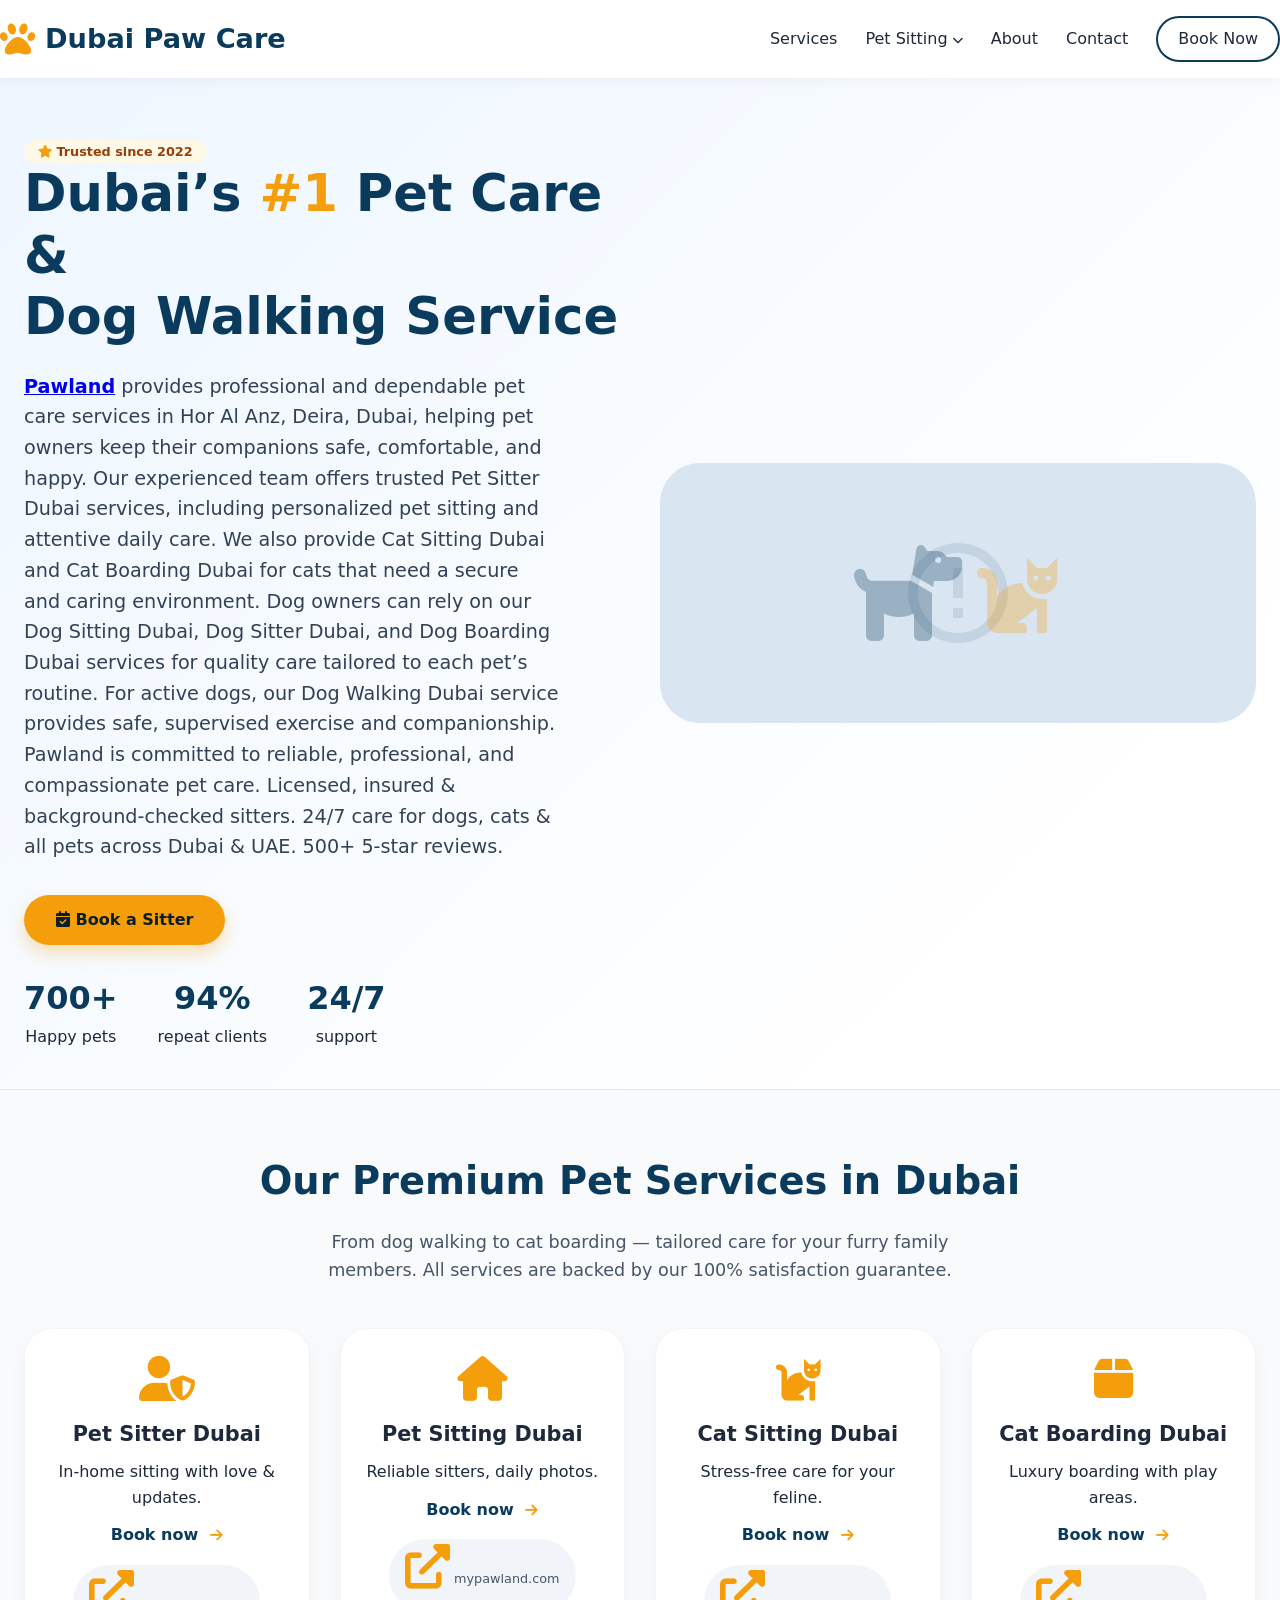
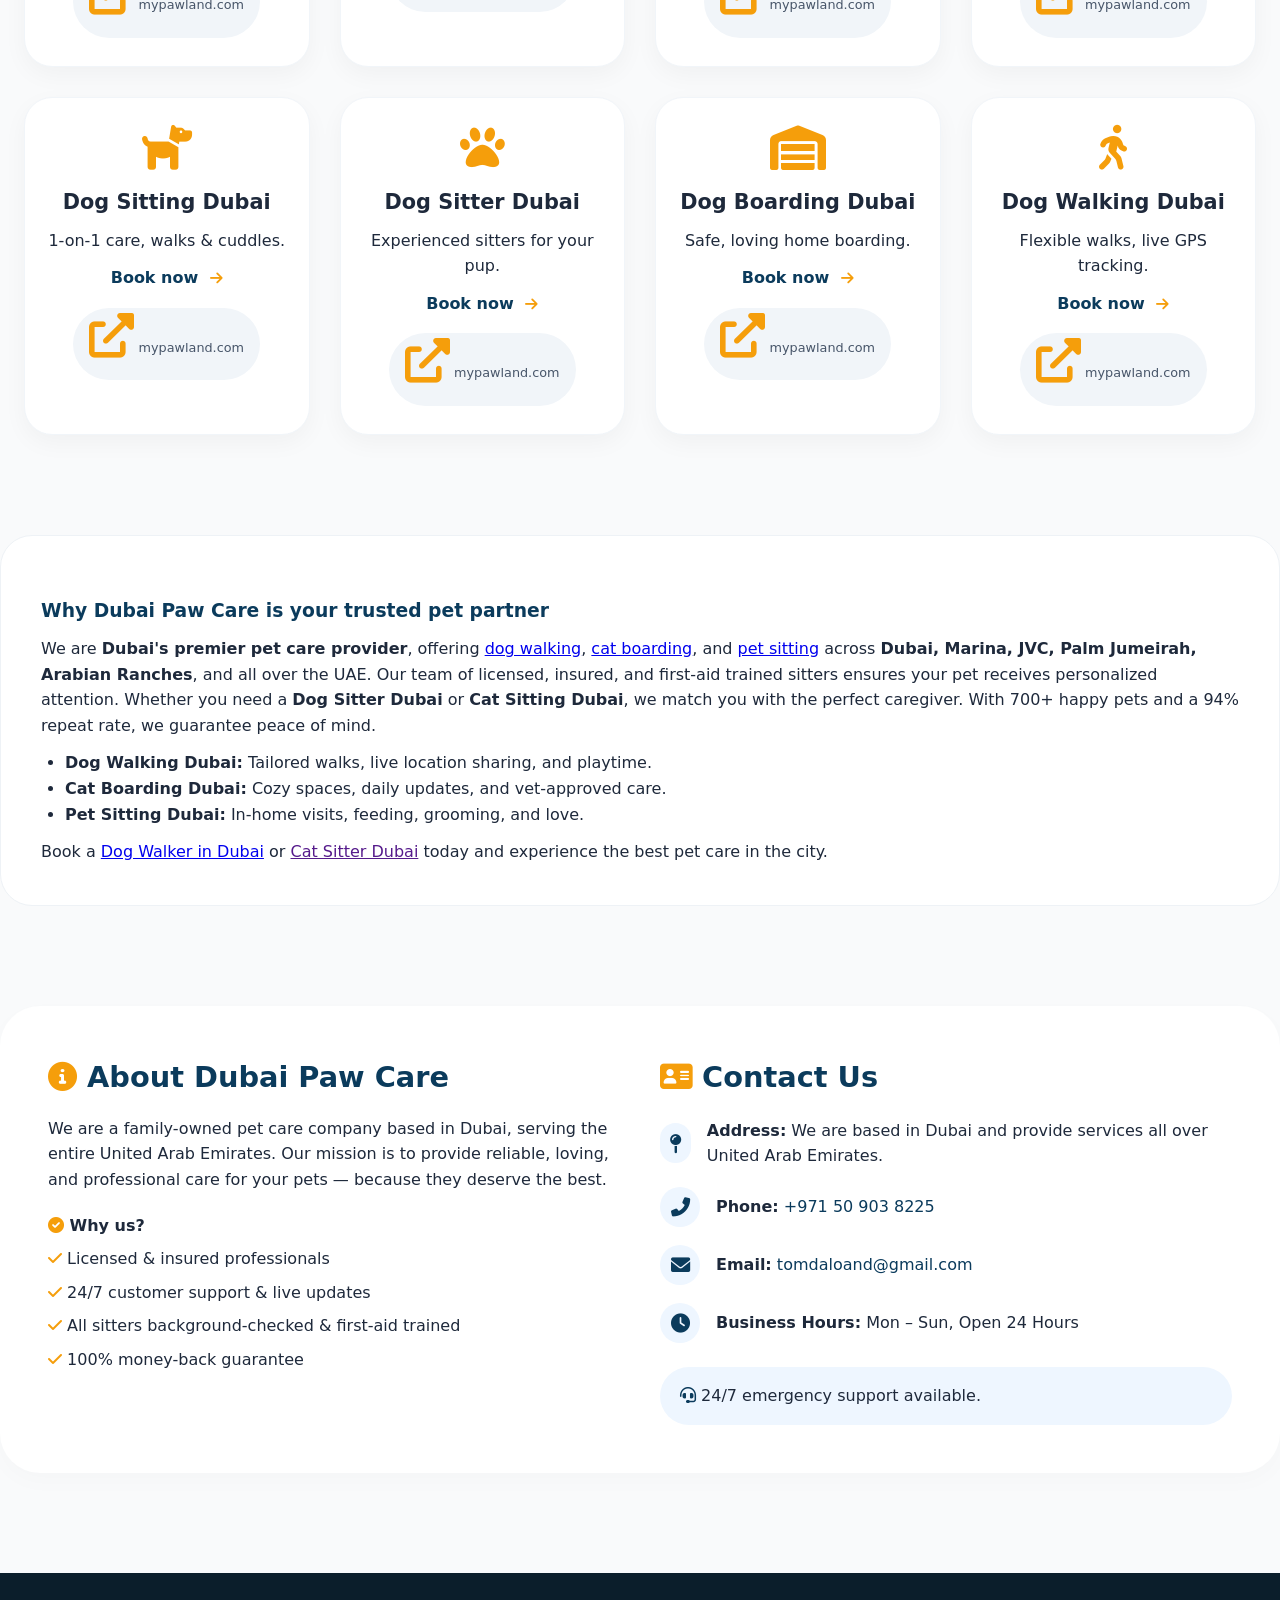
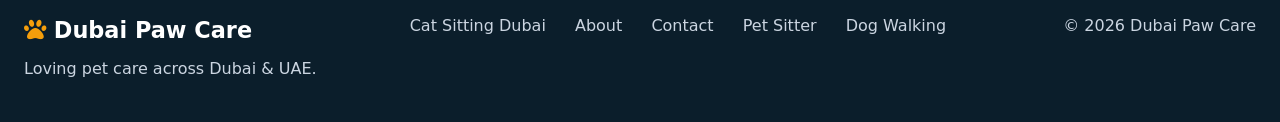
==== index.html @ dc81c073 "Add files via upload" ====
<!DOCTYPE html>
<html lang="en">
<head>
    <meta charset="UTF-8">
    <meta name="viewport" content="width=device-width, initial-scale=1.0">
    <title>Dubai Paw Care – Pet Sitter, Dog Walking & Boarding Dubai</title>
    <meta name="description" content="Dubai Paw Care offers premium pet sitting, dog walking, cat boarding & more in Dubai. Licensed, insured & trusted by 1000+ pet parents. 24/7 care across UAE.">
    <link rel="stylesheet" href="https://cdnjs.cloudflare.com/ajax/libs/font-awesome/6.0.0-beta3/css/all.min.css">
    <style>
        * {
            margin: 0;
            padding: 0;
            box-sizing: border-box;
            font-family: 'Segoe UI', Roboto, system-ui, sans-serif;
        }
        body {
            background: #f9fafb;
            color: #1e293b;
            line-height: 1.6;
        }
        .container {
            max-width: 1280px;
            margin: 0 auto;
            padding: 0 24px;
        }
        /* header / nav */
        .navbar {
            background: white;
            box-shadow: 0 4px 12px rgba(0,0,0,0.04);
            position: sticky;
            top: 0;
            z-index: 100;
        }
        .nav-flex {
            display: flex;
            justify-content: space-between;
            align-items: center;
            padding: 16px 0;
            flex-wrap: wrap;
        }
        .logo {
            display: flex;
            align-items: center;
            gap: 10px;
            font-size: 1.7rem;
            font-weight: 700;
            color: #0b3b5c;
            text-decoration: none;
        }
        .logo i {
            color: #f59e0b;
            font-size: 2.2rem;
        }
        .nav-links {
            display: flex;
            gap: 28px;
            flex-wrap: wrap;
            align-items: center;
        }
        .nav-links a {
            text-decoration: none;
            color: #1e293b;
            font-weight: 500;
            font-size: 1rem;
            transition: 0.2s;
        }
        .nav-links a:hover {
            color: #f59e0b;
        }
        .dropdown {
            position: relative;
            display: inline-block;
        }
        .dropdown-content {
            display: none;
            position: absolute;
            background: white;
            min-width: 220px;
            box-shadow: 0 12px 28px rgba(0,0,0,0.08);
            border-radius: 16px;
            padding: 12px 0;
            top: 30px;
            left: -20px;
        }
        .dropdown:hover .dropdown-content {
            display: block;
        }
        .dropdown-content a {
            display: block;
            padding: 8px 24px;
            color: #1e293b;
            font-weight: 400;
        }
        .dropdown-content a:hover {
            background: #f1f5f9;
            color: #0b3b5c;
        }
        .btn-outline {
            border: 2px solid #0b3b5c;
            background: transparent;
            padding: 8px 20px;
            border-radius: 40px;
            font-weight: 600;
            color: #0b3b5c;
            transition: 0.2s;
        }
        .btn-outline:hover {
            background: #0b3b5c;
            color: white;
        }
        .btn-primary {
            background: #f59e0b;
            color: #0b1e2b;
            padding: 12px 32px;
            border-radius: 40px;
            font-weight: 700;
            border: none;
            display: inline-block;
            text-decoration: none;
            transition: 0.2s;
            box-shadow: 0 8px 18px rgba(245, 158, 11, 0.3);
        }
        .btn-primary:hover {
            background: #d48a08;
            transform: translateY(-2px);
        }
        /* hero */
        .hero {
            background: linear-gradient(135deg, #eef6ff 0%, #ffffff 80%);
            padding: 60px 0 40px;
            border-bottom: 1px solid #e2e8f0;
        }
        .hero-grid {
            display: grid;
            grid-template-columns: 1fr 1fr;
            gap: 40px;
            align-items: center;
        }
        .hero h1 {
            font-size: 3.2rem;
            font-weight: 800;
            line-height: 1.2;
            color: #0b3b5c;
        }
        .hero h1 span {
            color: #f59e0b;
        }
        .hero p {
            font-size: 1.2rem;
            color: #334155;
            margin: 24px 0 32px;
            max-width: 90%;
        }
        .hero-stats {
            display: flex;
            gap: 40px;
            margin-top: 28px;
        }
        .hero-stats div {
            text-align: center;
        }
        .hero-stats .num {
            font-size: 2rem;
            font-weight: 700;
            color: #0b3b5c;
        }
        .hero-img {
            background: #d9e6f2;
            border-radius: 40px;
            padding: 20px;
            text-align: center;
            min-height: 260px;
            display: flex;
            align-items: center;
            justify-content: center;
            font-size: 5rem;
            color: #0b3b5c;
            background-image: url('data:image/svg+xml;utf8,<svg xmlns="http://www.w3.org/2000/svg" viewBox="0 0 24 24" fill="%230b3b5c" opacity="0.1"><path d="M12 2C6.48 2 2 6.48 2 12s4.48 10 10 10 10-4.48 10-10S17.52 2 12 2zm0 18c-4.41 0-8-3.59-8-8s3.59-8 8-8 8 3.59 8 8-3.59 8-8 8zm-1-13h2v6h-2zm0 8h2v2h-2z"/></svg>');
            background-size: 120px;
            background-position: center;
            background-repeat: no-repeat;
        }
        /* section */
        .section {
            padding: 60px 0;
        }
        .section-title {
            font-size: 2.4rem;
            font-weight: 700;
            color: #0b3b5c;
            margin-bottom: 16px;
            text-align: center;
        }
        .section-sub {
            text-align: center;
            max-width: 700px;
            margin: 0 auto 44px;
            color: #475569;
            font-size: 1.1rem;
        }
        .service-grid {
            display: grid;
            grid-template-columns: repeat(auto-fill, minmax(250px, 1fr));
            gap: 30px;
        }
        .service-card {
            background: white;
            border-radius: 28px;
            padding: 28px 22px;
            box-shadow: 0 8px 24px rgba(0,0,0,0.04);
            transition: 0.25s;
            border: 1px solid #f1f5f9;
            text-align: center;
        }
        .service-card:hover {
            transform: translateY(-8px);
            box-shadow: 0 16px 40px rgba(0,0,0,0.06);
            border-color: #f59e0b;
        }
        .service-card i {
            font-size: 2.8rem;
            color: #f59e0b;
            margin-bottom: 16px;
        }
        .service-card h3 {
            font-size: 1.3rem;
            margin-bottom: 8px;
        }
        .service-card a {
            text-decoration: none;
            color: #0b3b5c;
            font-weight: 600;
            display: inline-block;
            margin-top: 12px;
        }
        .service-card a i {
            font-size: 0.9rem;
            margin-left: 6px;
        }
        .service-card a:hover {
            color: #f59e0b;
        }
        .external-link {
            background: #f1f5f9;
            border-radius: 40px;
            padding: 6px 16px;
            font-size: 0.8rem;
            color: #475569;
            display: inline-block;
            margin-top: 6px;
        }
        /* about / contact */
        .info-grid {
            display: grid;
            grid-template-columns: 1fr 1fr;
            gap: 40px;
            background: white;
            border-radius: 40px;
            padding: 48px;
            box-shadow: 0 8px 24px rgba(0,0,0,0.02);
        }
        .info-grid h2 {
            color: #0b3b5c;
            font-size: 1.8rem;
            margin-bottom: 16px;
        }
        .contact-item {
            display: flex;
            align-items: center;
            gap: 16px;
            margin: 18px 0;
        }
        .contact-item i {
            width: 40px;
            height: 40px;
            background: #eef6ff;
            border-radius: 40px;
            display: flex;
            align-items: center;
            justify-content: center;
            color: #0b3b5c;
            font-size: 1.2rem;
        }
        footer {
            background: #0b1e2b;
            color: #cbd5e1;
            padding: 40px 0;
            margin-top: 40px;
        }
        .footer-flex {
            display: flex;
            justify-content: space-between;
            flex-wrap: wrap;
            gap: 30px;
        }
        .footer-flex a {
            color: #cbd5e1;
            text-decoration: none;
            margin-right: 24px;
        }
        .footer-flex a:hover {
            color: #f59e0b;
        }
        @media (max-width: 900px) {
            .hero-grid, .info-grid {
                grid-template-columns: 1fr;
            }
            .hero h1 {
                font-size: 2.6rem;
            }
            .nav-flex {
                flex-direction: column;
                align-items: start;
                gap: 16px;
            }
            .nav-links {
                gap: 14px;
            }
        }
        @media (max-width: 600px) {
            .hero-stats {
                flex-wrap: wrap;
                gap: 20px;
            }
            .container {
                padding: 0 16px;
            }
        }
        .badge {
            background: #fef9e7;
            color: #92400e;
            padding: 4px 14px;
            border-radius: 40px;
            font-size: 0.8rem;
            font-weight: 600;
        }
        .seo-content {
            background: white;
            border-radius: 32px;
            padding: 40px;
            margin: 40px 0;
            border: 1px solid #eef2f6;
        }
        .seo-content h3 {
            color: #0b3b5c;
            margin: 20px 0 10px;
        }
        .seo-content ul {
            padding-left: 24px;
            margin: 12px 0;
        }
    </style>
</head>
<body>
    <!-- NAV -->
    <nav class="navbar">
        <div class="container nav-flex">
            <a href="https://mypawland.com/" class="logo">
                <i class="fas fa-paw"></i> Dubai Paw Care
            </a>
            <div class="nav-links">
                <a href="https://mypawland.com/pet-boarding-services/">Services</a>
                <div class="dropdown">
                    <a href="https://mypawland.com/pet-sitting-dubai/">Pet Sitting <i class="fas fa-chevron-down" style="font-size:0.7rem;"></i></a>
                    <div class="dropdown-content">
                        <a href="https://mypawland.com/pet-sitter-dubai/" target="_blank">Pet Sitter Dubai</a>
                        <a href="https://mypawland.com/pet-sitting-dubai/" target="_blank">Pet Sitting Dubai</a>
                        <a href="https://mypawland.com/cat-sitting-dubai/" target="_blank">Cat Sitting Dubai</a>
                        <a href="https://mypawland.com/cat-boarding-dubai/" target="_blank">Cat Boarding Dubai</a>
                        <a href="https://mypawland.com/dog-sitting-dubai/" target="_blank">Dog Sitting Dubai</a>
                        <a href="https://mypawland.com/dog-sitter-dubai/" target="_blank">Dog Sitter Dubai</a>
                        <a href="https://mypawland.com/dog-boarding-dubai/" target="_blank">Dog Boarding Dubai</a>
                        <a href="https://mypawland.com/dog-walking-dubai/" target="_blank">Dog Walking Dubai</a>
                    </div>
                </div>
                <a href="https://mypawland.com/about-us/">About</a>
                <a href="https://mypawland.com/">Contact</a>
                <a href="https://mypawland.com/booking-options/" class="btn-outline">Book Now</a>
            </div>
        </div>
    </nav>

    <!-- HERO -->
    <section class="hero">
        <div class="container hero-grid">
            <div>
                <span class="badge"><i class="fas fa-star" style="color:#f59e0b;"></i> Trusted since 2022</span>
                <h1>Dubai’s <span>#1</span> Pet Care & <br>Dog Walking Service</h1>
                <p> <a href="https://mypawland.com/"><strong>Pawland</strong></a> provides professional and dependable pet care services in Hor Al Anz, Deira, Dubai, helping pet owners keep their companions safe, comfortable, and happy. Our experienced team offers trusted Pet Sitter Dubai services, including personalized pet sitting and attentive daily care. We also provide Cat Sitting Dubai and Cat Boarding Dubai for cats that need a secure and caring environment. Dog owners can rely on our Dog Sitting Dubai, Dog Sitter Dubai, and Dog Boarding Dubai services for quality care tailored to each pet’s routine. For active dogs, our Dog Walking Dubai service provides safe, supervised exercise and companionship. Pawland is committed to reliable, professional, and compassionate pet care. Licensed, insured & background-checked sitters. 24/7 care for dogs, cats & all pets across Dubai & UAE. 500+ 5-star reviews.</p>
                <a href="https://mypawland.com/" class="btn-primary"><i class="fas fa-calendar-check"></i> Book a Sitter</a>
                <div class="hero-stats">
                    <div><span class="num">700+</span> <br>Happy pets</div>
                    <div><span class="num">94%</span> <br>repeat clients</div>
                    <div><span class="num">24/7</span> <br>support</div>
                </div>
            </div>
            <div class="hero-img">
                <i class="fas fa-dog" style="font-size:6rem; color:#0b3b5c; opacity:0.3;"></i>
                <i class="fas fa-cat" style="font-size:5rem; color:#f59e0b; opacity:0.3; margin-left:10px;"></i>
            </div>
        </div>
    </section>

    <!-- SERVICES (internal + external) -->
    <section class="section" id="services">
        <div class="container">
            <h2 class="section-title">Our Premium Pet Services in Dubai</h2>
            <p class="section-sub">From dog walking to cat boarding — tailored care for your furry family members. All services are backed by our 100% satisfaction guarantee.</p>
            <div class="service-grid">
                <!-- Each card links externally per your request -->
                <div class="service-card"><i class="fas fa-user-shield"></i><h3>Pet Sitter Dubai</h3><p>In-home sitting with love & updates.</p><a href="https://mypawland.com/pet-sitter-dubai/" target="_blank">Book now <i class="fas fa-arrow-right"></i></a><span class="external-link"><i class="fas fa-external-link-alt"></i> mypawland.com</span></div>
                <div class="service-card"><i class="fas fa-home"></i><h3>Pet Sitting Dubai</h3><p>Reliable sitters, daily photos.</p><a href="https://mypawland.com/pet-sitting-dubai/" target="_blank">Book now <i class="fas fa-arrow-right"></i></a><span class="external-link"><i class="fas fa-external-link-alt"></i> mypawland.com</span></div>
                <div class="service-card"><i class="fas fa-cat"></i><h3>Cat Sitting Dubai</h3><p>Stress-free care for your feline.</p><a href="https://mypawland.com/cat-sitting-dubai/" target="_blank">Book now <i class="fas fa-arrow-right"></i></a><span class="external-link"><i class="fas fa-external-link-alt"></i> mypawland.com</span></div>
                <div class="service-card"><i class="fas fa-box"></i><h3>Cat Boarding Dubai</h3><p>Luxury boarding with play areas.</p><a href="https://mypawland.com/cat-boarding-dubai/" target="_blank">Book now <i class="fas fa-arrow-right"></i></a><span class="external-link"><i class="fas fa-external-link-alt"></i> mypawland.com</span></div>
                <div class="service-card"><i class="fas fa-dog"></i><h3>Dog Sitting Dubai</h3><p>1-on-1 care, walks & cuddles.</p><a href="https://mypawland.com/dog-sitting-dubai/" target="_blank">Book now <i class="fas fa-arrow-right"></i></a><span class="external-link"><i class="fas fa-external-link-alt"></i> mypawland.com</span></div>
                <div class="service-card"><i class="fas fa-paw"></i><h3>Dog Sitter Dubai</h3><p>Experienced sitters for your pup.</p><a href="https://mypawland.com/dog-sitter-dubai/" target="_blank">Book now <i class="fas fa-arrow-right"></i></a><span class="external-link"><i class="fas fa-external-link-alt"></i> mypawland.com</span></div>
                <div class="service-card"><i class="fas fa-warehouse"></i><h3>Dog Boarding Dubai</h3><p>Safe, loving home boarding.</p><a href="https://mypawland.com/dog-boarding-dubai/" target="_blank">Book now <i class="fas fa-arrow-right"></i></a><span class="external-link"><i class="fas fa-external-link-alt"></i> mypawland.com</span></div>
                <div class="service-card"><i class="fas fa-walking"></i><h3>Dog Walking Dubai</h3><p>Flexible walks, live GPS tracking.</p><a href="https://mypawland.com/dog-walking-dubai/" target="_blank">Book now <i class="fas fa-arrow-right"></i></a><span class="external-link"><i class="fas fa-external-link-alt"></i> mypawland.com</span></div>
            </div>
        </div>
    </section>

    <!-- SEO rich content + internal anchor -->
    <div class="container seo-content">
        <h3>Why Dubai Paw Care is your trusted pet partner</h3>
        <p>We are <strong>Dubai's premier pet care provider</strong>, offering <a href="https://mypawland.com/dog-walking-dubai/">dog walking</a>, <a href="https://mypawland.com/cat-boarding-dubai/">cat boarding</a>, and <a href="https://mypawland.com/pet-sitting-dubai/">pet sitting</a> across <strong>Dubai, Marina, JVC, Palm Jumeirah, Arabian Ranches</strong>, and all over the UAE. Our team of licensed, insured, and first-aid trained sitters ensures your pet receives personalized attention. Whether you need a <strong>Dog Sitter Dubai</strong> or <strong>Cat Sitting Dubai</strong>, we match you with the perfect caregiver. With 700+ happy pets and a 94% repeat rate, we guarantee peace of mind.</p>
        <ul>
            <li><strong>Dog Walking Dubai:</strong> Tailored walks, live location sharing, and playtime.</li>
            <li><strong>Cat Boarding Dubai:</strong> Cozy spaces, daily updates, and vet-approved care.</li>
            <li><strong>Pet Sitting Dubai:</strong> In-home visits, feeding, grooming, and love.</li>
        </ul>
        <p>Book a <a href="https://mypawland.com/dog-walking-dubai/" target="_blank">Dog Walker in Dubai</a> or <a href="" target="_blank">Cat Sitter Dubai</a> today and experience the best pet care in the city.</p>
    </div>

    <!-- ABOUT + CONTACT combined -->
    <section class="section" id="about">
        <div class="container info-grid">
            <div>
                <h2><i class="fas fa-info-circle" style="color:#f59e0b;"></i> About Dubai Paw Care</h2>
                <p style="margin-bottom:20px;">We are a family-owned pet care company based in Dubai, serving the entire United Arab Emirates. Our mission is to provide reliable, loving, and professional care for your pets — because they deserve the best.</p>
                <p><strong><i class="fas fa-check-circle" style="color:#f59e0b;"></i> Why us?</strong></p>
                <ul style="list-style:none; padding-left:0;">
                    <li style="margin:8px 0;"><i class="fas fa-check" style="color:#f59e0b;"></i> Licensed & insured professionals</li>
                    <li style="margin:8px 0;"><i class="fas fa-check" style="color:#f59e0b;"></i> 24/7 customer support & live updates</li>
                    <li style="margin:8px 0;"><i class="fas fa-check" style="color:#f59e0b;"></i> All sitters background-checked & first-aid trained</li>
                    <li style="margin:8px 0;"><i class="fas fa-check" style="color:#f59e0b;"></i> 100% money-back guarantee</li>
                </ul>
            </div>
            <div id="contact">
                <h2><i class="fas fa-address-card" style="color:#f59e0b;"></i> Contact Us</h2>
                <div class="contact-item"><i class="fas fa-map-pin"></i> <span><strong>Address:</strong> We are based in Dubai and provide services all over United Arab Emirates.</span></div>
                <div class="contact-item"><i class="fas fa-phone-alt"></i> <span><strong>Phone:</strong> <a href="tel:+971509038225" style="color:#0b3b5c; text-decoration:none;">+971 50 903 8225</a></span></div>
                <div class="contact-item"><i class="fas fa-envelope"></i> <span><strong>Email:</strong> <a href="mailto:tomdaloand@gmail.com" style="color:#0b3b5c; text-decoration:none;">tomdaloand@gmail.com</a></span></div>
                <div class="contact-item"><i class="fas fa-clock"></i> <span><strong>Business Hours:</strong> Mon – Sun, Open 24 Hours</span></div>
                <div style="margin-top:24px; background:#eef6ff; padding:16px 20px; border-radius:40px;">
                    <i class="fas fa-headset" style="color:#0b3b5c;"></i> 24/7 emergency support available.
                </div>
            </div>
        </div>
    </section>

    <!-- FOOTER -->
    <footer>
        <div class="container footer-flex">
            <div>
                <span style="font-weight:700; font-size:1.4rem; color:white;"><i class="fas fa-paw" style="color:#f59e0b;"></i> Dubai Paw Care</span>
                <p style="margin-top:8px;">Loving pet care across Dubai & UAE.</p>
            </div>
            <div>
                <a href="https://mypawland.com/cat-sitting-services/">Cat Sitting Dubai</a>
                <a href="https://mypawland.com/about-us/">About</a>
                <a href="https://mypawland.com/contact-us/">Contact</a>
                <a href="https://mypawland.com/pet-sitter-dubai/" target="_blank">Pet Sitter</a>
                <a href="https://mypawland.com/dog-walking-dubai/" target="_blank">Dog Walking</a>
            </div>
            <div>
                <span>© 2026 Dubai Paw Care</span>
            </div>
        </div>
    </footer>
</body>
</html>
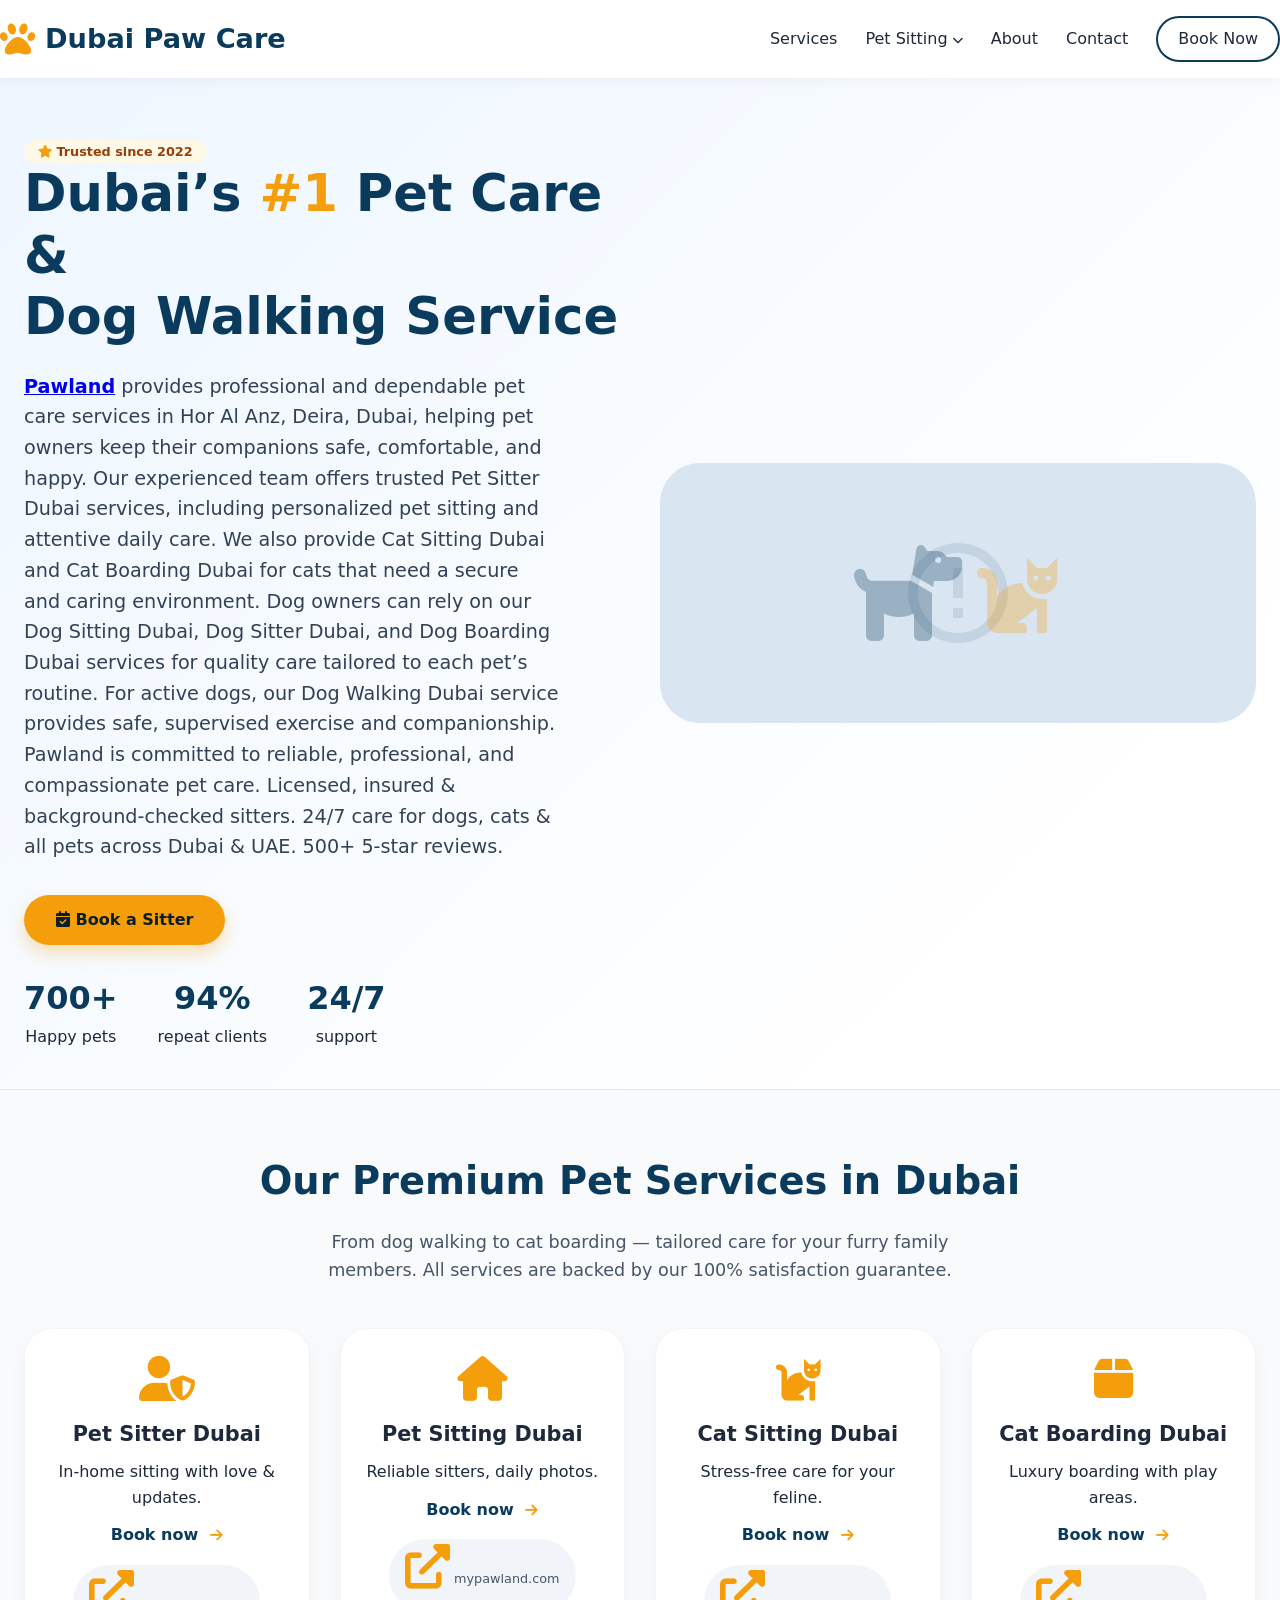
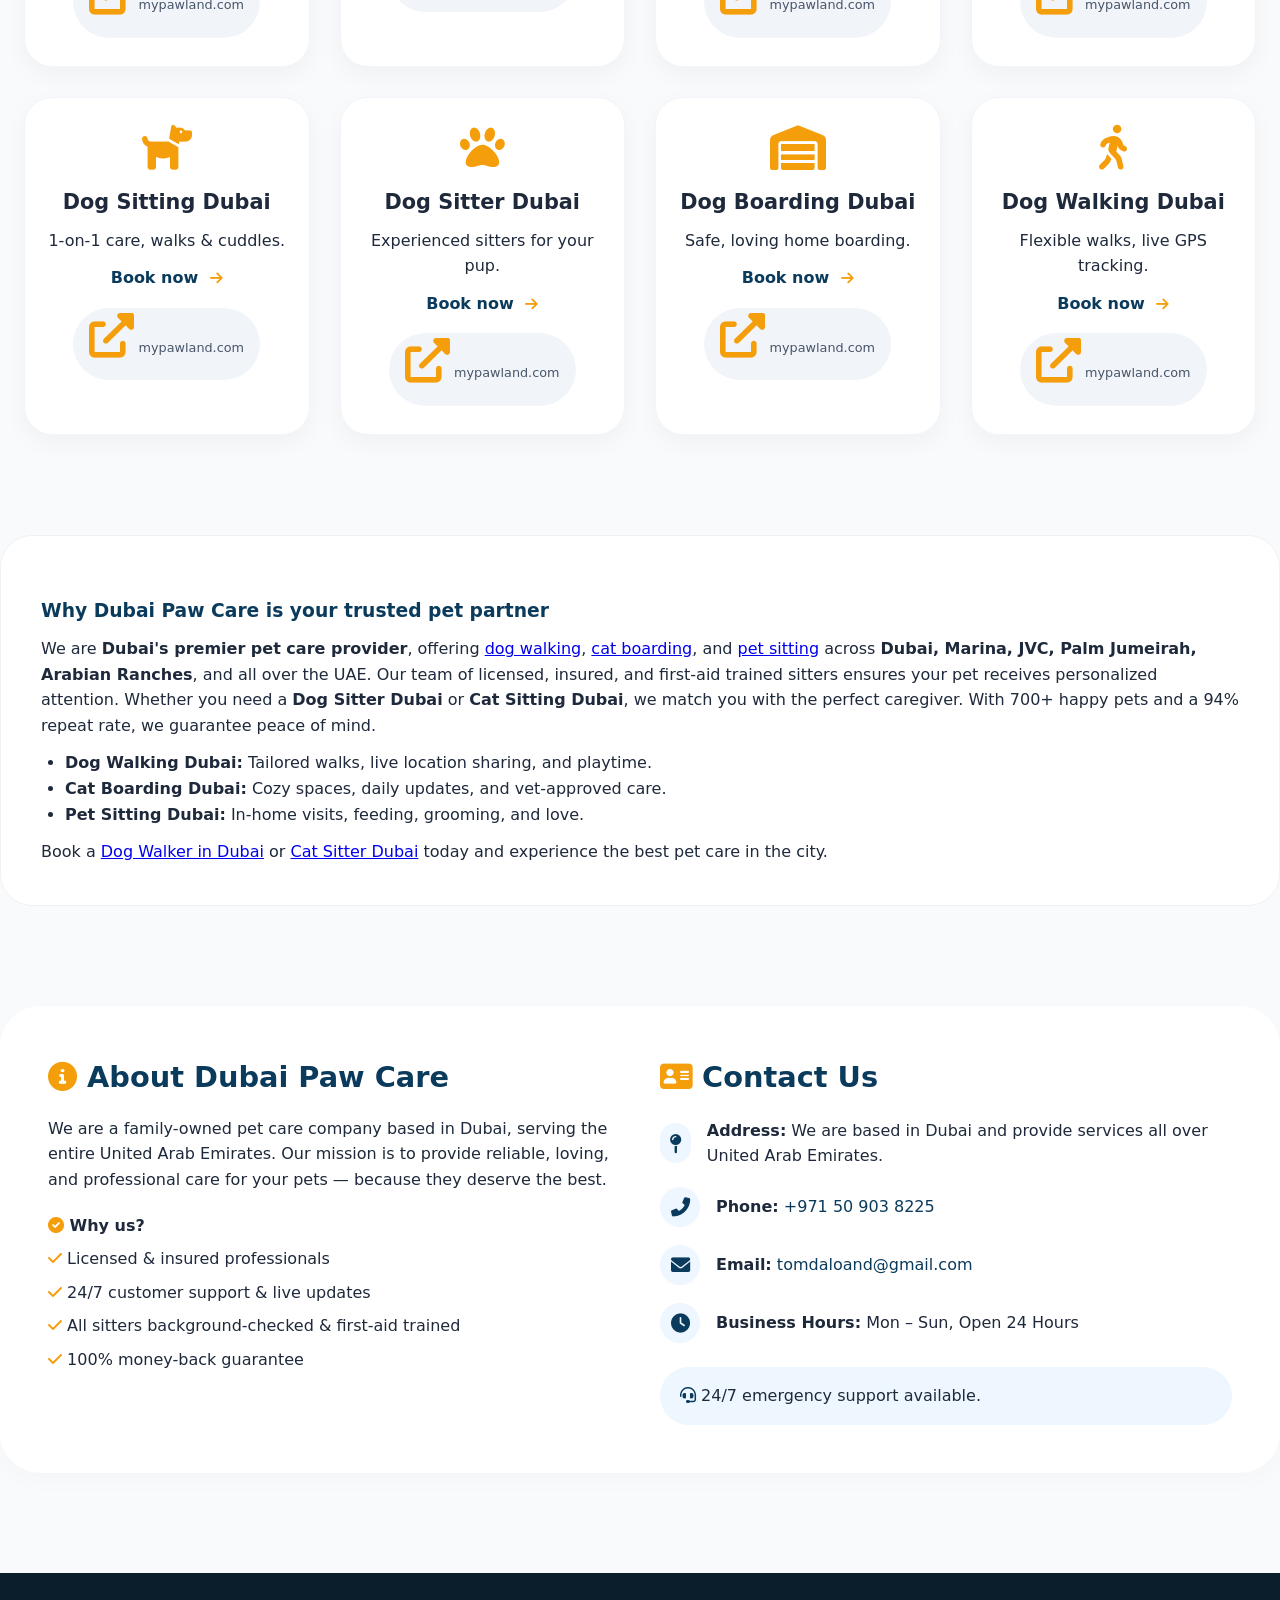
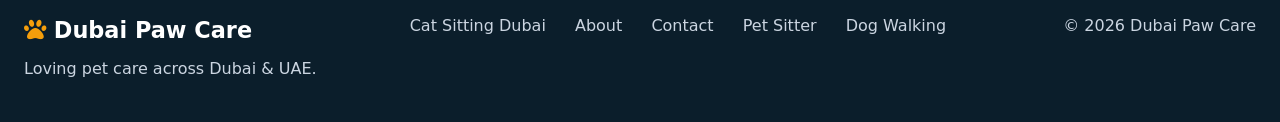
==== commit 8e936dda: "Add files via upload" ====
--- a/index.html
+++ b/index.html
@@ -429,7 +429,7 @@
             <li><strong>Cat Boarding Dubai:</strong> Cozy spaces, daily updates, and vet-approved care.</li>
             <li><strong>Pet Sitting Dubai:</strong> In-home visits, feeding, grooming, and love.</li>
         </ul>
-        <p>Book a <a href="https://mypawland.com/dog-walking-dubai/" target="_blank">Dog Walker in Dubai</a> or <a href="" target="_blank">Cat Sitter Dubai</a> today and experience the best pet care in the city.</p>
+        <p>Book a <a href="https://mypawland.com/dog-walking-dubai/" target="_blank">Dog Walker in Dubai</a> or <a href="https://mypawland.com/cat-sitter-dubai/" target="_blank">Cat Sitter Dubai</a> today and experience the best pet care in the city.</p>
     </div>
 
     <!-- ABOUT + CONTACT combined -->
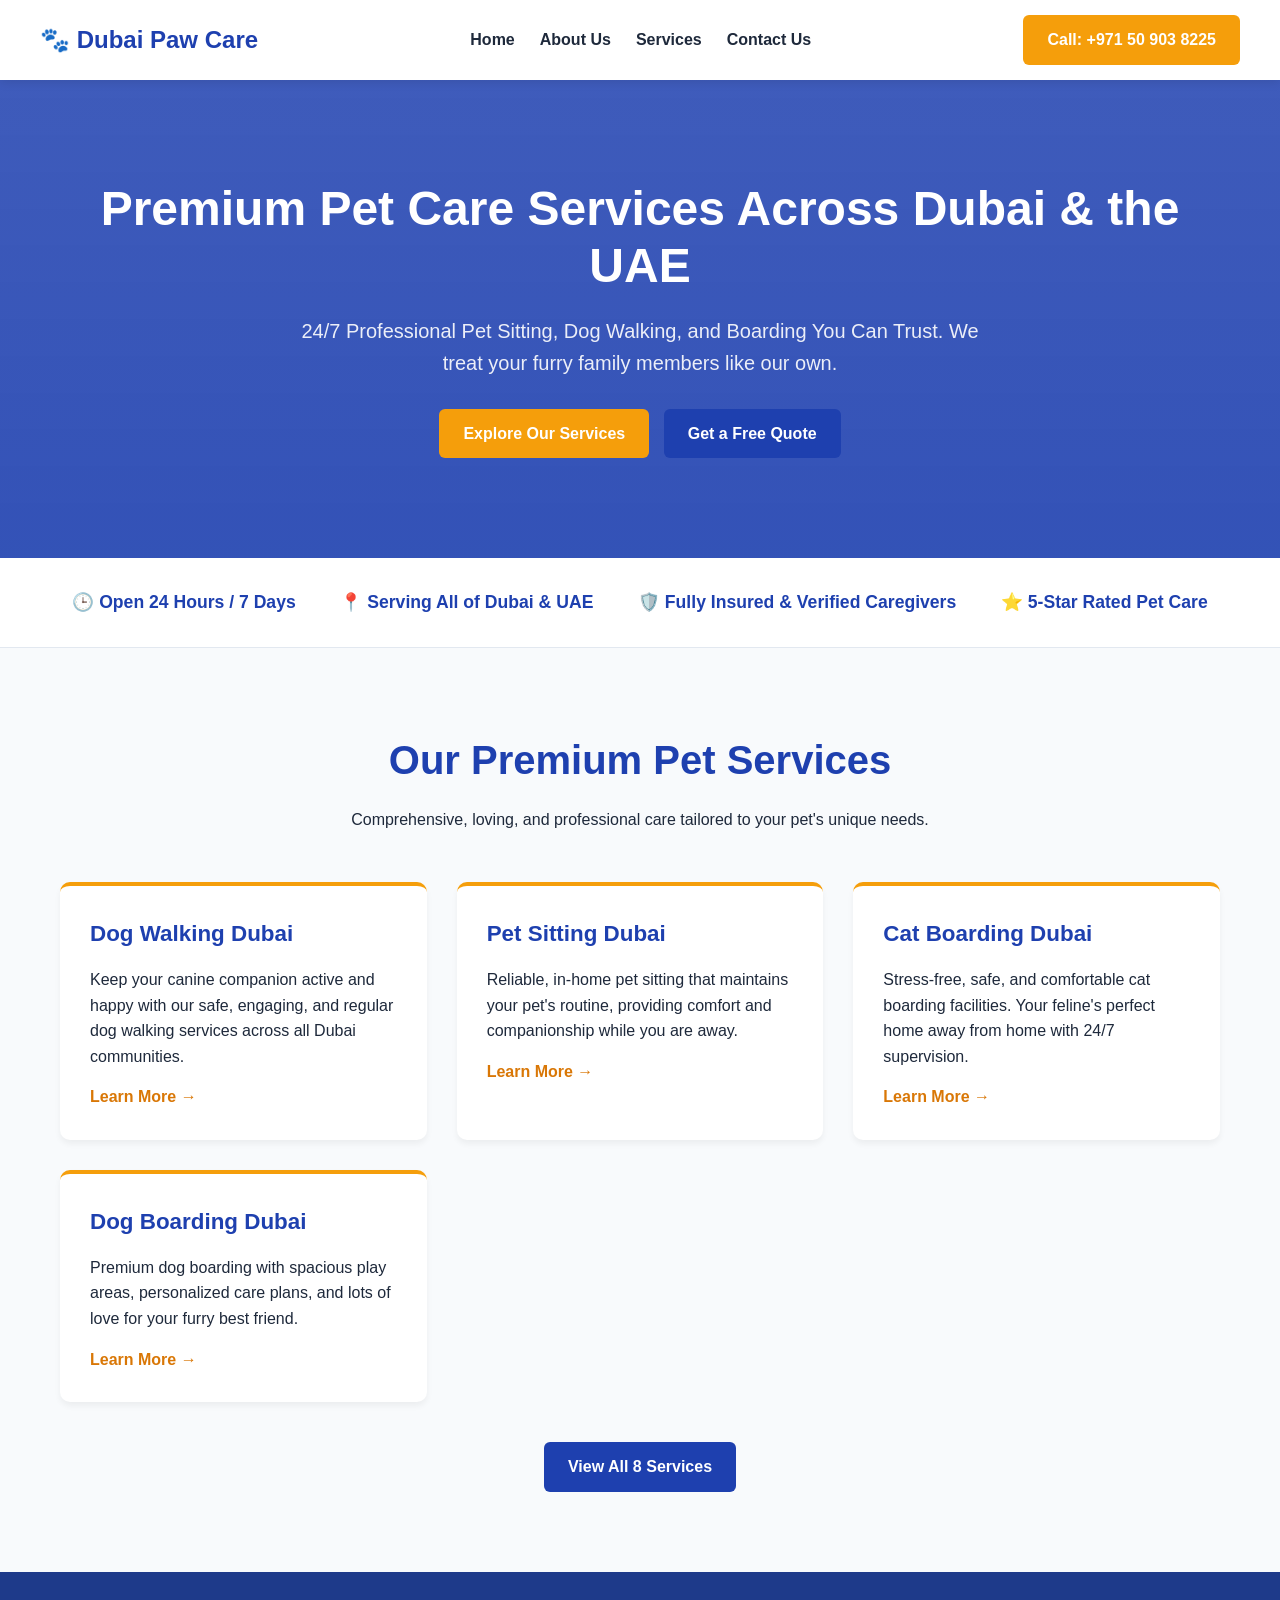
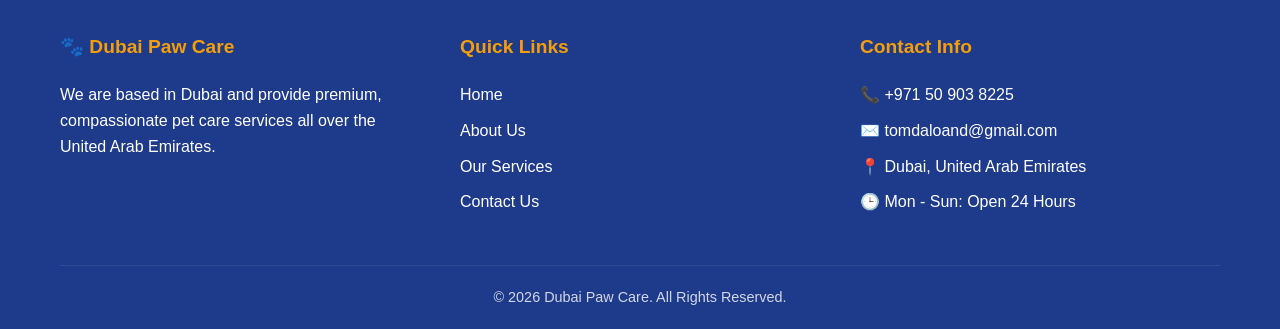
==== commit 3928a461: "Add files via upload" ====
--- a/index.html
+++ b/index.html
@@ -3,480 +3,183 @@
 <head>
     <meta charset="UTF-8">
     <meta name="viewport" content="width=device-width, initial-scale=1.0">
-    <title>Dubai Paw Care – Pet Sitter, Dog Walking & Boarding Dubai</title>
-    <meta name="description" content="Dubai Paw Care offers premium pet sitting, dog walking, cat boarding & more in Dubai. Licensed, insured & trusted by 1000+ pet parents. 24/7 care across UAE.">
-    <link rel="stylesheet" href="https://cdnjs.cloudflare.com/ajax/libs/font-awesome/6.0.0-beta3/css/all.min.css">
+    <title>Dubai Paw Care | Premium Pet Sitting, Walking & Boarding in UAE</title>
+    <meta name="description" content="Dubai Paw Care offers 24/7 premium pet sitting, dog walking, cat boarding, and pet care services all over Dubai and the United Arab Emirates. Trusted, insured, and loving care.">
     <style>
-        * {
-            margin: 0;
-            padding: 0;
-            box-sizing: border-box;
-            font-family: 'Segoe UI', Roboto, system-ui, sans-serif;
-        }
-        body {
-            background: #f9fafb;
-            color: #1e293b;
-            line-height: 1.6;
-        }
-        .container {
-            max-width: 1280px;
-            margin: 0 auto;
-            padding: 0 24px;
-        }
-        /* header / nav */
-        .navbar {
-            background: white;
-            box-shadow: 0 4px 12px rgba(0,0,0,0.04);
-            position: sticky;
-            top: 0;
-            z-index: 100;
-        }
-        .nav-flex {
-            display: flex;
-            justify-content: space-between;
-            align-items: center;
-            padding: 16px 0;
-            flex-wrap: wrap;
-        }
-        .logo {
-            display: flex;
-            align-items: center;
-            gap: 10px;
-            font-size: 1.7rem;
-            font-weight: 700;
-            color: #0b3b5c;
-            text-decoration: none;
-        }
-        .logo i {
-            color: #f59e0b;
-            font-size: 2.2rem;
-        }
-        .nav-links {
-            display: flex;
-            gap: 28px;
-            flex-wrap: wrap;
-            align-items: center;
-        }
-        .nav-links a {
-            text-decoration: none;
-            color: #1e293b;
-            font-weight: 500;
-            font-size: 1rem;
-            transition: 0.2s;
-        }
-        .nav-links a:hover {
-            color: #f59e0b;
-        }
-        .dropdown {
-            position: relative;
-            display: inline-block;
-        }
-        .dropdown-content {
-            display: none;
-            position: absolute;
-            background: white;
-            min-width: 220px;
-            box-shadow: 0 12px 28px rgba(0,0,0,0.08);
-            border-radius: 16px;
-            padding: 12px 0;
-            top: 30px;
-            left: -20px;
-        }
-        .dropdown:hover .dropdown-content {
-            display: block;
-        }
-        .dropdown-content a {
-            display: block;
-            padding: 8px 24px;
-            color: #1e293b;
-            font-weight: 400;
-        }
-        .dropdown-content a:hover {
-            background: #f1f5f9;
-            color: #0b3b5c;
-        }
-        .btn-outline {
-            border: 2px solid #0b3b5c;
-            background: transparent;
-            padding: 8px 20px;
-            border-radius: 40px;
-            font-weight: 600;
-            color: #0b3b5c;
-            transition: 0.2s;
-        }
-        .btn-outline:hover {
-            background: #0b3b5c;
-            color: white;
-        }
-        .btn-primary {
-            background: #f59e0b;
-            color: #0b1e2b;
-            padding: 12px 32px;
-            border-radius: 40px;
-            font-weight: 700;
-            border: none;
-            display: inline-block;
-            text-decoration: none;
-            transition: 0.2s;
-            box-shadow: 0 8px 18px rgba(245, 158, 11, 0.3);
-        }
-        .btn-primary:hover {
-            background: #d48a08;
-            transform: translateY(-2px);
-        }
-        /* hero */
-        .hero {
-            background: linear-gradient(135deg, #eef6ff 0%, #ffffff 80%);
-            padding: 60px 0 40px;
-            border-bottom: 1px solid #e2e8f0;
-        }
-        .hero-grid {
-            display: grid;
-            grid-template-columns: 1fr 1fr;
-            gap: 40px;
-            align-items: center;
-        }
-        .hero h1 {
-            font-size: 3.2rem;
-            font-weight: 800;
-            line-height: 1.2;
-            color: #0b3b5c;
-        }
-        .hero h1 span {
-            color: #f59e0b;
-        }
-        .hero p {
-            font-size: 1.2rem;
-            color: #334155;
-            margin: 24px 0 32px;
-            max-width: 90%;
-        }
-        .hero-stats {
-            display: flex;
-            gap: 40px;
-            margin-top: 28px;
-        }
-        .hero-stats div {
-            text-align: center;
-        }
-        .hero-stats .num {
-            font-size: 2rem;
-            font-weight: 700;
-            color: #0b3b5c;
-        }
-        .hero-img {
-            background: #d9e6f2;
-            border-radius: 40px;
-            padding: 20px;
-            text-align: center;
-            min-height: 260px;
-            display: flex;
-            align-items: center;
-            justify-content: center;
-            font-size: 5rem;
-            color: #0b3b5c;
-            background-image: url('data:image/svg+xml;utf8,<svg xmlns="http://www.w3.org/2000/svg" viewBox="0 0 24 24" fill="%230b3b5c" opacity="0.1"><path d="M12 2C6.48 2 2 6.48 2 12s4.48 10 10 10 10-4.48 10-10S17.52 2 12 2zm0 18c-4.41 0-8-3.59-8-8s3.59-8 8-8 8 3.59 8 8-3.59 8-8 8zm-1-13h2v6h-2zm0 8h2v2h-2z"/></svg>');
-            background-size: 120px;
-            background-position: center;
-            background-repeat: no-repeat;
-        }
-        /* section */
-        .section {
-            padding: 60px 0;
-        }
-        .section-title {
-            font-size: 2.4rem;
-            font-weight: 700;
-            color: #0b3b5c;
-            margin-bottom: 16px;
-            text-align: center;
-        }
-        .section-sub {
-            text-align: center;
-            max-width: 700px;
-            margin: 0 auto 44px;
-            color: #475569;
-            font-size: 1.1rem;
-        }
-        .service-grid {
-            display: grid;
-            grid-template-columns: repeat(auto-fill, minmax(250px, 1fr));
-            gap: 30px;
-        }
-        .service-card {
-            background: white;
-            border-radius: 28px;
-            padding: 28px 22px;
-            box-shadow: 0 8px 24px rgba(0,0,0,0.04);
-            transition: 0.25s;
-            border: 1px solid #f1f5f9;
-            text-align: center;
-        }
-        .service-card:hover {
-            transform: translateY(-8px);
-            box-shadow: 0 16px 40px rgba(0,0,0,0.06);
-            border-color: #f59e0b;
-        }
-        .service-card i {
-            font-size: 2.8rem;
-            color: #f59e0b;
-            margin-bottom: 16px;
-        }
-        .service-card h3 {
-            font-size: 1.3rem;
-            margin-bottom: 8px;
-        }
-        .service-card a {
-            text-decoration: none;
-            color: #0b3b5c;
-            font-weight: 600;
-            display: inline-block;
-            margin-top: 12px;
-        }
-        .service-card a i {
-            font-size: 0.9rem;
-            margin-left: 6px;
-        }
-        .service-card a:hover {
-            color: #f59e0b;
-        }
-        .external-link {
-            background: #f1f5f9;
-            border-radius: 40px;
-            padding: 6px 16px;
-            font-size: 0.8rem;
-            color: #475569;
-            display: inline-block;
-            margin-top: 6px;
-        }
-        /* about / contact */
-        .info-grid {
-            display: grid;
-            grid-template-columns: 1fr 1fr;
-            gap: 40px;
-            background: white;
-            border-radius: 40px;
-            padding: 48px;
-            box-shadow: 0 8px 24px rgba(0,0,0,0.02);
-        }
-        .info-grid h2 {
-            color: #0b3b5c;
-            font-size: 1.8rem;
-            margin-bottom: 16px;
-        }
-        .contact-item {
-            display: flex;
-            align-items: center;
-            gap: 16px;
-            margin: 18px 0;
-        }
-        .contact-item i {
-            width: 40px;
-            height: 40px;
-            background: #eef6ff;
-            border-radius: 40px;
-            display: flex;
-            align-items: center;
-            justify-content: center;
-            color: #0b3b5c;
-            font-size: 1.2rem;
-        }
-        footer {
-            background: #0b1e2b;
-            color: #cbd5e1;
-            padding: 40px 0;
-            margin-top: 40px;
-        }
-        .footer-flex {
-            display: flex;
-            justify-content: space-between;
-            flex-wrap: wrap;
-            gap: 30px;
-        }
-        .footer-flex a {
-            color: #cbd5e1;
-            text-decoration: none;
-            margin-right: 24px;
-        }
-        .footer-flex a:hover {
-            color: #f59e0b;
-        }
-        @media (max-width: 900px) {
-            .hero-grid, .info-grid {
-                grid-template-columns: 1fr;
-            }
-            .hero h1 {
-                font-size: 2.6rem;
-            }
-            .nav-flex {
-                flex-direction: column;
-                align-items: start;
-                gap: 16px;
-            }
-            .nav-links {
-                gap: 14px;
-            }
-        }
-        @media (max-width: 600px) {
-            .hero-stats {
-                flex-wrap: wrap;
-                gap: 20px;
-            }
-            .container {
-                padding: 0 16px;
-            }
-        }
-        .badge {
-            background: #fef9e7;
-            color: #92400e;
-            padding: 4px 14px;
-            border-radius: 40px;
-            font-size: 0.8rem;
-            font-weight: 600;
-        }
-        .seo-content {
-            background: white;
-            border-radius: 32px;
-            padding: 40px;
-            margin: 40px 0;
-            border: 1px solid #eef2f6;
-        }
-        .seo-content h3 {
-            color: #0b3b5c;
-            margin: 20px 0 10px;
-        }
-        .seo-content ul {
-            padding-left: 24px;
-            margin: 12px 0;
+        :root { --primary: #1e40af; --primary-dark: #1e3a8a; --secondary: #f59e0b; --secondary-dark: #d97706; --text: #1e293b; --bg: #f8fafc; --white: #ffffff; }
+        * { margin: 0; padding: 0; box-sizing: border-box; font-family: 'Segoe UI', Tahoma, Geneva, Verdana, sans-serif; }
+        body { color: var(--text); background: var(--bg); line-height: 1.6; }
+        a { text-decoration: none; color: inherit; }
+        .container { max-width: 1200px; margin: 0 auto; padding: 0 20px; }
+        
+        /* Header */
+        header { background: var(--white); box-shadow: 0 2px 10px rgba(0,0,0,0.1); position: sticky; top: 0; z-index: 1000; }
+        .nav-wrapper { display: flex; justify-content: space-between; align-items: center; padding: 15px 0; }
+        .logo { font-size: 1.5rem; font-weight: 800; color: var(--primary); display: flex; align-items: center; gap: 8px; }
+        .nav-links { display: flex; gap: 25px; list-style: none; }
+        .nav-links a { font-weight: 600; color: var(--text); transition: color 0.3s; }
+        .nav-links a:hover { color: var(--primary); }
+        .btn { background: var(--secondary); color: var(--white); padding: 12px 24px; border-radius: 6px; font-weight: 700; transition: background 0.3s; display: inline-block; }
+        .btn:hover { background: var(--secondary-dark); }
+        .btn-primary { background: var(--primary); }
+        .btn-primary:hover { background: var(--primary-dark); }
+
+        /* Hero */
+        .hero { background: linear-gradient(rgba(30, 64, 175, 0.85), rgba(30, 64, 175, 0.9)), url('https://images.unsplash.com/photo-1450778869180-41d0601e046e?auto=format&fit=crop&w=1920') center/cover; color: var(--white); padding: 100px 0; text-align: center; }
+        .hero h1 { font-size: 3rem; margin-bottom: 20px; line-height: 1.2; }
+        .hero p { font-size: 1.25rem; margin-bottom: 30px; max-width: 700px; margin-left: auto; margin-right: auto; opacity: 0.9; }
+        
+        /* Trust Badges */
+        .trust-bar { background: var(--white); padding: 30px 0; border-bottom: 1px solid #e2e8f0; }
+        .trust-grid { display: flex; justify-content: space-around; flex-wrap: wrap; gap: 20px; text-align: center; }
+        .trust-item { font-weight: 700; color: var(--primary); display: flex; align-items: center; gap: 10px; font-size: 1.1rem; }
+
+        /* Services Preview */
+        .section { padding: 80px 0; }
+        .section-title { text-align: center; margin-bottom: 50px; }
+        .section-title h2 { font-size: 2.5rem; color: var(--primary); margin-bottom: 15px; }
+        .services-grid { display: grid; grid-template-columns: repeat(auto-fit, minmax(280px, 1fr)); gap: 30px; }
+        .service-card { background: var(--white); padding: 30px; border-radius: 10px; box-shadow: 0 4px 6px rgba(0,0,0,0.05); transition: transform 0.3s; border-top: 4px solid var(--secondary); }
+        .service-card:hover { transform: translateY(-5px); }
+        .service-card h3 { color: var(--primary); margin-bottom: 15px; font-size: 1.4rem; }
+        .service-card a { color: var(--secondary-dark); font-weight: 700; margin-top: 15px; display: inline-block; }
+
+        /* Footer */
+        footer { background: var(--primary-dark); color: var(--white); padding: 60px 0 20px; }
+        .footer-grid { display: grid; grid-template-columns: repeat(auto-fit, minmax(250px, 1fr)); gap: 40px; margin-bottom: 40px; }
+        .footer-col h4 { margin-bottom: 20px; font-size: 1.2rem; color: var(--secondary); }
+        .footer-col ul { list-style: none; }
+        .footer-col ul li { margin-bottom: 10px; }
+        .footer-col a:hover { color: var(--secondary); }
+        .copyright { text-align: center; padding-top: 20px; border-top: 1px solid rgba(255,255,255,0.1); font-size: 0.9rem; opacity: 0.8; }
+
+        @media (max-width: 768px) {
+            .nav-links { display: none; } /* Simplified for mobile; add hamburger menu JS if needed */
+            .hero h1 { font-size: 2rem; }
         }
     </style>
 </head>
 <body>
-    <!-- NAV -->
-    <nav class="navbar">
-        <div class="container nav-flex">
-            <a href="https://mypawland.com/" class="logo">
-                <i class="fas fa-paw"></i> Dubai Paw Care
-            </a>
-            <div class="nav-links">
-                <a href="https://mypawland.com/pet-boarding-services/">Services</a>
-                <div class="dropdown">
-                    <a href="https://mypawland.com/pet-sitting-dubai/">Pet Sitting <i class="fas fa-chevron-down" style="font-size:0.7rem;"></i></a>
-                    <div class="dropdown-content">
-                        <a href="https://mypawland.com/pet-sitter-dubai/" target="_blank">Pet Sitter Dubai</a>
-                        <a href="https://mypawland.com/pet-sitting-dubai/" target="_blank">Pet Sitting Dubai</a>
-                        <a href="https://mypawland.com/cat-sitting-dubai/" target="_blank">Cat Sitting Dubai</a>
-                        <a href="https://mypawland.com/cat-boarding-dubai/" target="_blank">Cat Boarding Dubai</a>
-                        <a href="https://mypawland.com/dog-sitting-dubai/" target="_blank">Dog Sitting Dubai</a>
-                        <a href="https://mypawland.com/dog-sitter-dubai/" target="_blank">Dog Sitter Dubai</a>
-                        <a href="https://mypawland.com/dog-boarding-dubai/" target="_blank">Dog Boarding Dubai</a>
-                        <a href="https://mypawland.com/dog-walking-dubai/" target="_blank">Dog Walking Dubai</a>
-                    </div>
-                </div>
-                <a href="https://mypawland.com/about-us/">About</a>
-                <a href="https://mypawland.com/">Contact</a>
-                <a href="https://mypawland.com/booking-options/" class="btn-outline">Book Now</a>
+
+<header>
+    <div class="container nav-wrapper">
+        <a href="index.html" class="logo">🐾 Dubai Paw Care</a>
+        <ul class="nav-links">
+            <li><a href="index.html">Home</a></li>
+            <li><a href="about.html">About Us</a></li>
+            <li><a href="services.html">Services</a></li>
+            <li><a href="contact.html">Contact Us</a></li>
+        </ul>
+        <a href="tel:+971509038225" class="btn">Call: +971 50 903 8225</a>
+    </div>
+</header>
+
+<section class="hero">
+    <div class="container">
+        <h1>Premium Pet Care Services Across Dubai & the UAE</h1>
+        <p>24/7 Professional Pet Sitting, Dog Walking, and Boarding You Can Trust. We treat your furry family members like our own.</p>
+        <a href="services.html" class="btn">Explore Our Services</a>
+        <a href="contact.html" class="btn btn-primary" style="margin-left: 10px;">Get a Free Quote</a>
+    </div>
+</section>
+
+<section class="trust-bar">
+    <div class="container trust-grid">
+        <div class="trust-item">🕒 Open 24 Hours / 7 Days</div>
+        <div class="trust-item">📍 Serving All of Dubai & UAE</div>
+        <div class="trust-item">🛡️ Fully Insured & Verified Caregivers</div>
+        <div class="trust-item">⭐ 5-Star Rated Pet Care</div>
+    </div>
+</section>
+
+<section class="section">
+    <div class="container">
+        <div class="section-title">
+            <h2>Our Premium Pet Services</h2>
+            <p>Comprehensive, loving, and professional care tailored to your pet's unique needs.</p>
+        </div>
+        <div class="services-grid">
+            <div class="service-card">
+                <h3>Dog Walking Dubai</h3>
+                <p>Keep your canine companion active and happy with our safe, engaging, and regular dog walking services across all Dubai communities.</p>
+                <a href="services.html#dog-walking">Learn More →</a>
+            </div>
+            <div class="service-card">
+                <h3>Pet Sitting Dubai</h3>
+                <p>Reliable, in-home pet sitting that maintains your pet's routine, providing comfort and companionship while you are away.</p>
+                <a href="services.html#pet-sitting">Learn More →</a>
+            </div>
+            <div class="service-card">
+                <h3>Cat Boarding Dubai</h3>
+                <p>Stress-free, safe, and comfortable cat boarding facilities. Your feline's perfect home away from home with 24/7 supervision.</p>
+                <a href="services.html#cat-boarding">Learn More →</a>
+            </div>
+            <div class="service-card">
+                <h3>Dog Boarding Dubai</h3>
+                <p>Premium dog boarding with spacious play areas, personalized care plans, and lots of love for your furry best friend.</p>
+                <a href="services.html#dog-boarding">Learn More →</a>
             </div>
         </div>
-    </nav>
+        <div style="text-align: center; margin-top: 40px;">
+            <a href="services.html" class="btn btn-primary">View All 8 Services</a>
+        </div>
+    </div>
+</section>
 
-    <!-- HERO -->
-    <section class="hero">
-        <div class="container hero-grid">
-            <div>
-                <span class="badge"><i class="fas fa-star" style="color:#f59e0b;"></i> Trusted since 2022</span>
-                <h1>Dubai’s <span>#1</span> Pet Care & <br>Dog Walking Service</h1>
-                <p> <a href="https://mypawland.com/"><strong>Pawland</strong></a> provides professional and dependable pet care services in Hor Al Anz, Deira, Dubai, helping pet owners keep their companions safe, comfortable, and happy. Our experienced team offers trusted Pet Sitter Dubai services, including personalized pet sitting and attentive daily care. We also provide Cat Sitting Dubai and Cat Boarding Dubai for cats that need a secure and caring environment. Dog owners can rely on our Dog Sitting Dubai, Dog Sitter Dubai, and Dog Boarding Dubai services for quality care tailored to each pet’s routine. For active dogs, our Dog Walking Dubai service provides safe, supervised exercise and companionship. Pawland is committed to reliable, professional, and compassionate pet care. Licensed, insured & background-checked sitters. 24/7 care for dogs, cats & all pets across Dubai & UAE. 500+ 5-star reviews.</p>
-                <a href="https://mypawland.com/" class="btn-primary"><i class="fas fa-calendar-check"></i> Book a Sitter</a>
-                <div class="hero-stats">
-                    <div><span class="num">700+</span> <br>Happy pets</div>
-                    <div><span class="num">94%</span> <br>repeat clients</div>
-                    <div><span class="num">24/7</span> <br>support</div>
-                </div>
+<footer>
+    <div class="container">
+        <div class="footer-grid">
+            <div class="footer-col">
+                <h4>🐾 Dubai Paw Care</h4>
+                <p>We are based in Dubai and provide premium, compassionate pet care services all over the United Arab Emirates.</p>
             </div>
-            <div class="hero-img">
-                <i class="fas fa-dog" style="font-size:6rem; color:#0b3b5c; opacity:0.3;"></i>
-                <i class="fas fa-cat" style="font-size:5rem; color:#f59e0b; opacity:0.3; margin-left:10px;"></i>
+            <div class="footer-col">
+                <h4>Quick Links</h4>
+                <ul>
+                    <li><a href="index.html">Home</a></li>
+                    <li><a href="about.html">About Us</a></li>
+                    <li><a href="services.html">Our Services</a></li>
+                    <li><a href="contact.html">Contact Us</a></li>
+                </ul>
+            </div>
+            <div class="footer-col">
+                <h4>Contact Info</h4>
+                <ul>
+                    <li>📞 <a href="tel:+971509038225">+971 50 903 8225</a></li>
+                    <li>✉️ <a href="mailto:tomdaloand@gmail.com">tomdaloand@gmail.com</a></li>
+                    <li>📍 Dubai, United Arab Emirates</li>
+                    <li>🕒 Mon - Sun: Open 24 Hours</li>
+                </ul>
             </div>
         </div>
-    </section>
+        <div class="copyright">
+            &copy; 2026 Dubai Paw Care. All Rights Reserved.
+        </div>
+    </div>
+</footer>
 
-    <!-- SERVICES (internal + external) -->
-    <section class="section" id="services">
-        <div class="container">
-            <h2 class="section-title">Our Premium Pet Services in Dubai</h2>
-            <p class="section-sub">From dog walking to cat boarding — tailored care for your furry family members. All services are backed by our 100% satisfaction guarantee.</p>
-            <div class="service-grid">
-                <!-- Each card links externally per your request -->
-                <div class="service-card"><i class="fas fa-user-shield"></i><h3>Pet Sitter Dubai</h3><p>In-home sitting with love & updates.</p><a href="https://mypawland.com/pet-sitter-dubai/" target="_blank">Book now <i class="fas fa-arrow-right"></i></a><span class="external-link"><i class="fas fa-external-link-alt"></i> mypawland.com</span></div>
-                <div class="service-card"><i class="fas fa-home"></i><h3>Pet Sitting Dubai</h3><p>Reliable sitters, daily photos.</p><a href="https://mypawland.com/pet-sitting-dubai/" target="_blank">Book now <i class="fas fa-arrow-right"></i></a><span class="external-link"><i class="fas fa-external-link-alt"></i> mypawland.com</span></div>
-                <div class="service-card"><i class="fas fa-cat"></i><h3>Cat Sitting Dubai</h3><p>Stress-free care for your feline.</p><a href="https://mypawland.com/cat-sitting-dubai/" target="_blank">Book now <i class="fas fa-arrow-right"></i></a><span class="external-link"><i class="fas fa-external-link-alt"></i> mypawland.com</span></div>
-                <div class="service-card"><i class="fas fa-box"></i><h3>Cat Boarding Dubai</h3><p>Luxury boarding with play areas.</p><a href="https://mypawland.com/cat-boarding-dubai/" target="_blank">Book now <i class="fas fa-arrow-right"></i></a><span class="external-link"><i class="fas fa-external-link-alt"></i> mypawland.com</span></div>
-                <div class="service-card"><i class="fas fa-dog"></i><h3>Dog Sitting Dubai</h3><p>1-on-1 care, walks & cuddles.</p><a href="https://mypawland.com/dog-sitting-dubai/" target="_blank">Book now <i class="fas fa-arrow-right"></i></a><span class="external-link"><i class="fas fa-external-link-alt"></i> mypawland.com</span></div>
-                <div class="service-card"><i class="fas fa-paw"></i><h3>Dog Sitter Dubai</h3><p>Experienced sitters for your pup.</p><a href="https://mypawland.com/dog-sitter-dubai/" target="_blank">Book now <i class="fas fa-arrow-right"></i></a><span class="external-link"><i class="fas fa-external-link-alt"></i> mypawland.com</span></div>
-                <div class="service-card"><i class="fas fa-warehouse"></i><h3>Dog Boarding Dubai</h3><p>Safe, loving home boarding.</p><a href="https://mypawland.com/dog-boarding-dubai/" target="_blank">Book now <i class="fas fa-arrow-right"></i></a><span class="external-link"><i class="fas fa-external-link-alt"></i> mypawland.com</span></div>
-                <div class="service-card"><i class="fas fa-walking"></i><h3>Dog Walking Dubai</h3><p>Flexible walks, live GPS tracking.</p><a href="https://mypawland.com/dog-walking-dubai/" target="_blank">Book now <i class="fas fa-arrow-right"></i></a><span class="external-link"><i class="fas fa-external-link-alt"></i> mypawland.com</span></div>
-            </div>
-        </div>
-    </section>
-
-    <!-- SEO rich content + internal anchor -->
-    <div class="container seo-content">
-        <h3>Why Dubai Paw Care is your trusted pet partner</h3>
-        <p>We are <strong>Dubai's premier pet care provider</strong>, offering <a href="https://mypawland.com/dog-walking-dubai/">dog walking</a>, <a href="https://mypawland.com/cat-boarding-dubai/">cat boarding</a>, and <a href="https://mypawland.com/pet-sitting-dubai/">pet sitting</a> across <strong>Dubai, Marina, JVC, Palm Jumeirah, Arabian Ranches</strong>, and all over the UAE. Our team of licensed, insured, and first-aid trained sitters ensures your pet receives personalized attention. Whether you need a <strong>Dog Sitter Dubai</strong> or <strong>Cat Sitting Dubai</strong>, we match you with the perfect caregiver. With 700+ happy pets and a 94% repeat rate, we guarantee peace of mind.</p>
-        <ul>
-            <li><strong>Dog Walking Dubai:</strong> Tailored walks, live location sharing, and playtime.</li>
-            <li><strong>Cat Boarding Dubai:</strong> Cozy spaces, daily updates, and vet-approved care.</li>
-            <li><strong>Pet Sitting Dubai:</strong> In-home visits, feeding, grooming, and love.</li>
-        </ul>
-        <p>Book a <a href="https://mypawland.com/dog-walking-dubai/" target="_blank">Dog Walker in Dubai</a> or <a href="https://mypawland.com/cat-sitter-dubai/" target="_blank">Cat Sitter Dubai</a> today and experience the best pet care in the city.</p>
-    </div>
-
-    <!-- ABOUT + CONTACT combined -->
-    <section class="section" id="about">
-        <div class="container info-grid">
-            <div>
-                <h2><i class="fas fa-info-circle" style="color:#f59e0b;"></i> About Dubai Paw Care</h2>
-                <p style="margin-bottom:20px;">We are a family-owned pet care company based in Dubai, serving the entire United Arab Emirates. Our mission is to provide reliable, loving, and professional care for your pets — because they deserve the best.</p>
-                <p><strong><i class="fas fa-check-circle" style="color:#f59e0b;"></i> Why us?</strong></p>
-                <ul style="list-style:none; padding-left:0;">
-                    <li style="margin:8px 0;"><i class="fas fa-check" style="color:#f59e0b;"></i> Licensed & insured professionals</li>
-                    <li style="margin:8px 0;"><i class="fas fa-check" style="color:#f59e0b;"></i> 24/7 customer support & live updates</li>
-                    <li style="margin:8px 0;"><i class="fas fa-check" style="color:#f59e0b;"></i> All sitters background-checked & first-aid trained</li>
-                    <li style="margin:8px 0;"><i class="fas fa-check" style="color:#f59e0b;"></i> 100% money-back guarantee</li>
-                </ul>
-            </div>
-            <div id="contact">
-                <h2><i class="fas fa-address-card" style="color:#f59e0b;"></i> Contact Us</h2>
-                <div class="contact-item"><i class="fas fa-map-pin"></i> <span><strong>Address:</strong> We are based in Dubai and provide services all over United Arab Emirates.</span></div>
-                <div class="contact-item"><i class="fas fa-phone-alt"></i> <span><strong>Phone:</strong> <a href="tel:+971509038225" style="color:#0b3b5c; text-decoration:none;">+971 50 903 8225</a></span></div>
-                <div class="contact-item"><i class="fas fa-envelope"></i> <span><strong>Email:</strong> <a href="mailto:tomdaloand@gmail.com" style="color:#0b3b5c; text-decoration:none;">tomdaloand@gmail.com</a></span></div>
-                <div class="contact-item"><i class="fas fa-clock"></i> <span><strong>Business Hours:</strong> Mon – Sun, Open 24 Hours</span></div>
-                <div style="margin-top:24px; background:#eef6ff; padding:16px 20px; border-radius:40px;">
-                    <i class="fas fa-headset" style="color:#0b3b5c;"></i> 24/7 emergency support available.
-                </div>
-            </div>
-        </div>
-    </section>
-
-    <!-- FOOTER -->
-    <footer>
-        <div class="container footer-flex">
-            <div>
-                <span style="font-weight:700; font-size:1.4rem; color:white;"><i class="fas fa-paw" style="color:#f59e0b;"></i> Dubai Paw Care</span>
-                <p style="margin-top:8px;">Loving pet care across Dubai & UAE.</p>
-            </div>
-            <div>
-                <a href="https://mypawland.com/cat-sitting-services/">Cat Sitting Dubai</a>
-                <a href="https://mypawland.com/about-us/">About</a>
-                <a href="https://mypawland.com/contact-us/">Contact</a>
-                <a href="https://mypawland.com/pet-sitter-dubai/" target="_blank">Pet Sitter</a>
-                <a href="https://mypawland.com/dog-walking-dubai/" target="_blank">Dog Walking</a>
-            </div>
-            <div>
-                <span>© 2026 Dubai Paw Care</span>
-            </div>
-        </div>
-    </footer>
+<!-- Local Business Schema -->
+<script type="application/ld+json">
+{
+  "@context": "https://schema.org",
+  "@type": "PetCare",
+  "name": "Dubai Paw Care",
+  "image": "https://mypawland.com/logo.png",
+  "telephone": "+971 50 903 8225",
+  "email": "tomdaloand@gmail.com",
+  "address": {
+    "@type": "PostalAddress",
+    "addressLocality": "Dubai",
+    "addressCountry": "AE"
+  },
+  "openingHoursSpecification": {
+    "@type": "OpeningHoursSpecification",
+    "dayOfWeek": ["Monday", "Tuesday", "Wednesday", "Thursday", "Friday", "Saturday", "Sunday"],
+    "opens": "00:00",
+    "closes": "23:59"
+  },
+  "url": "https://mypawland.com/"
+}
+</script>
 </body>
 </html>
